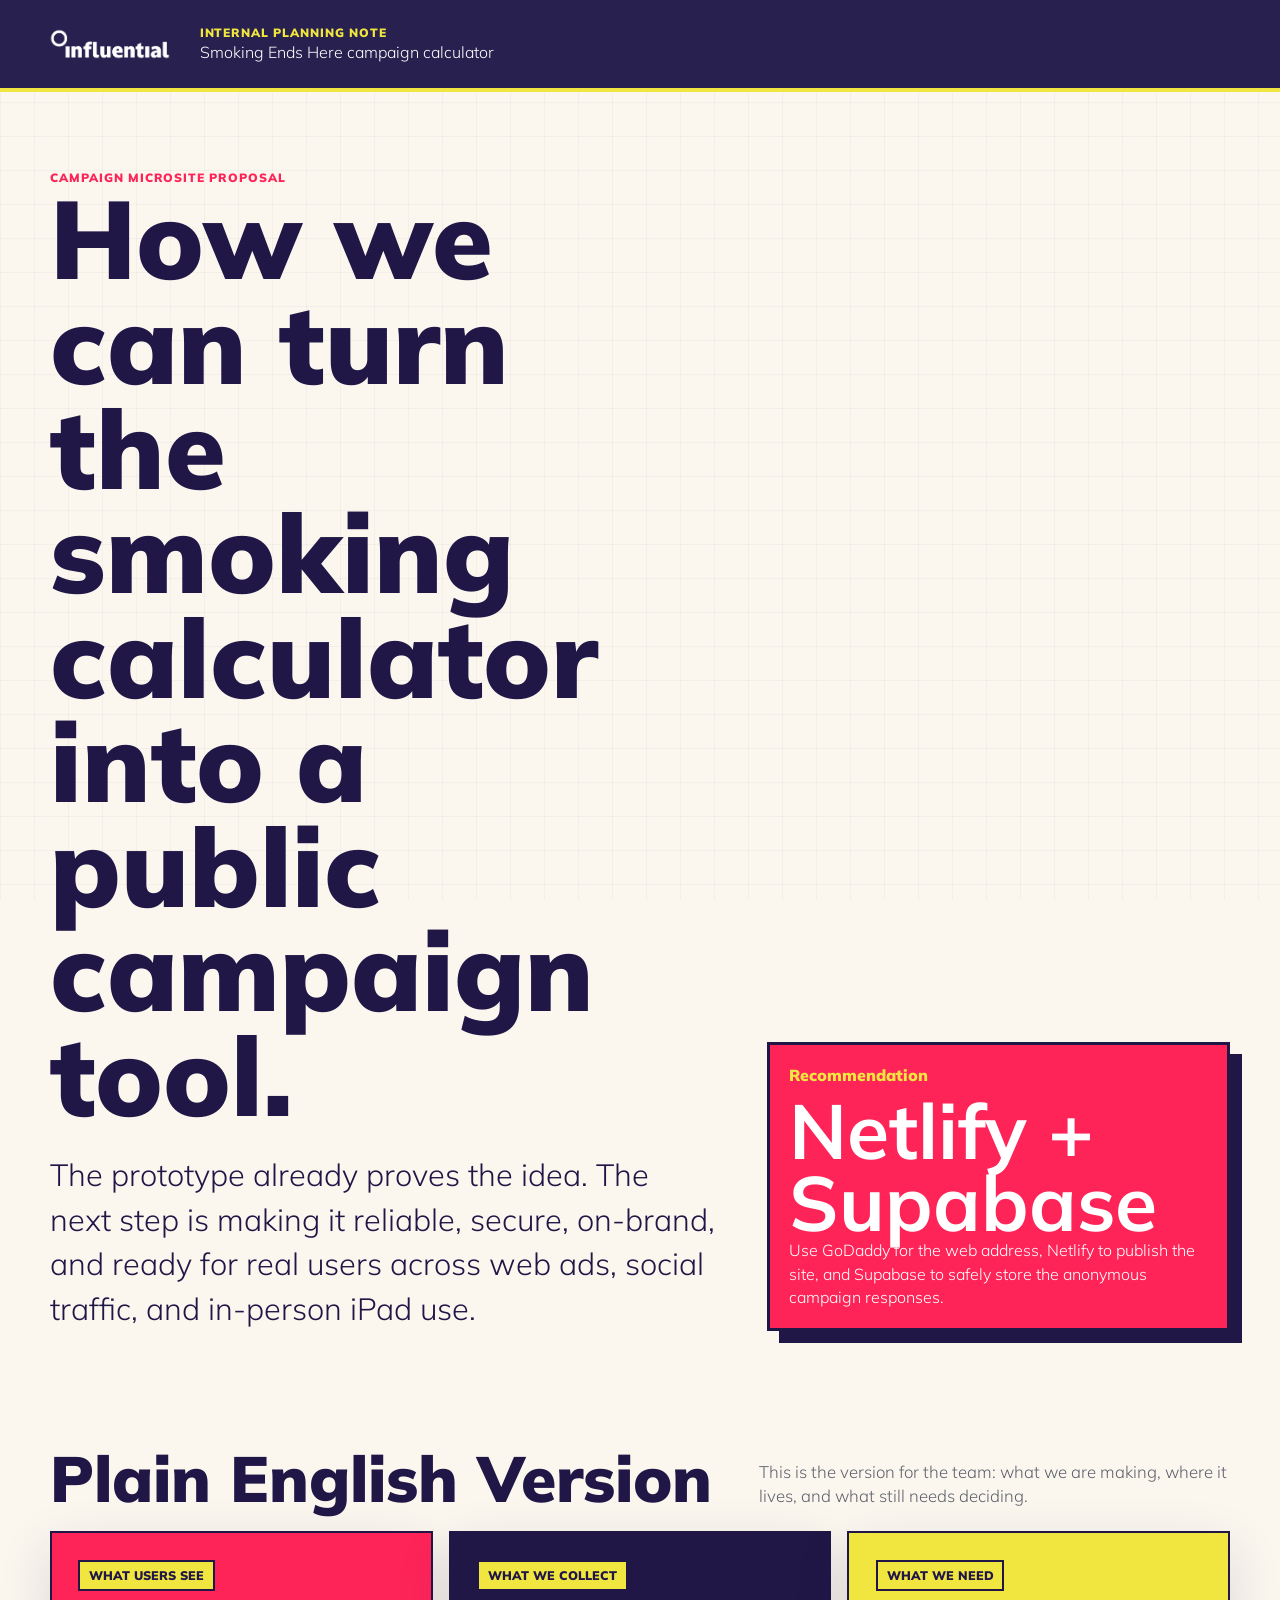
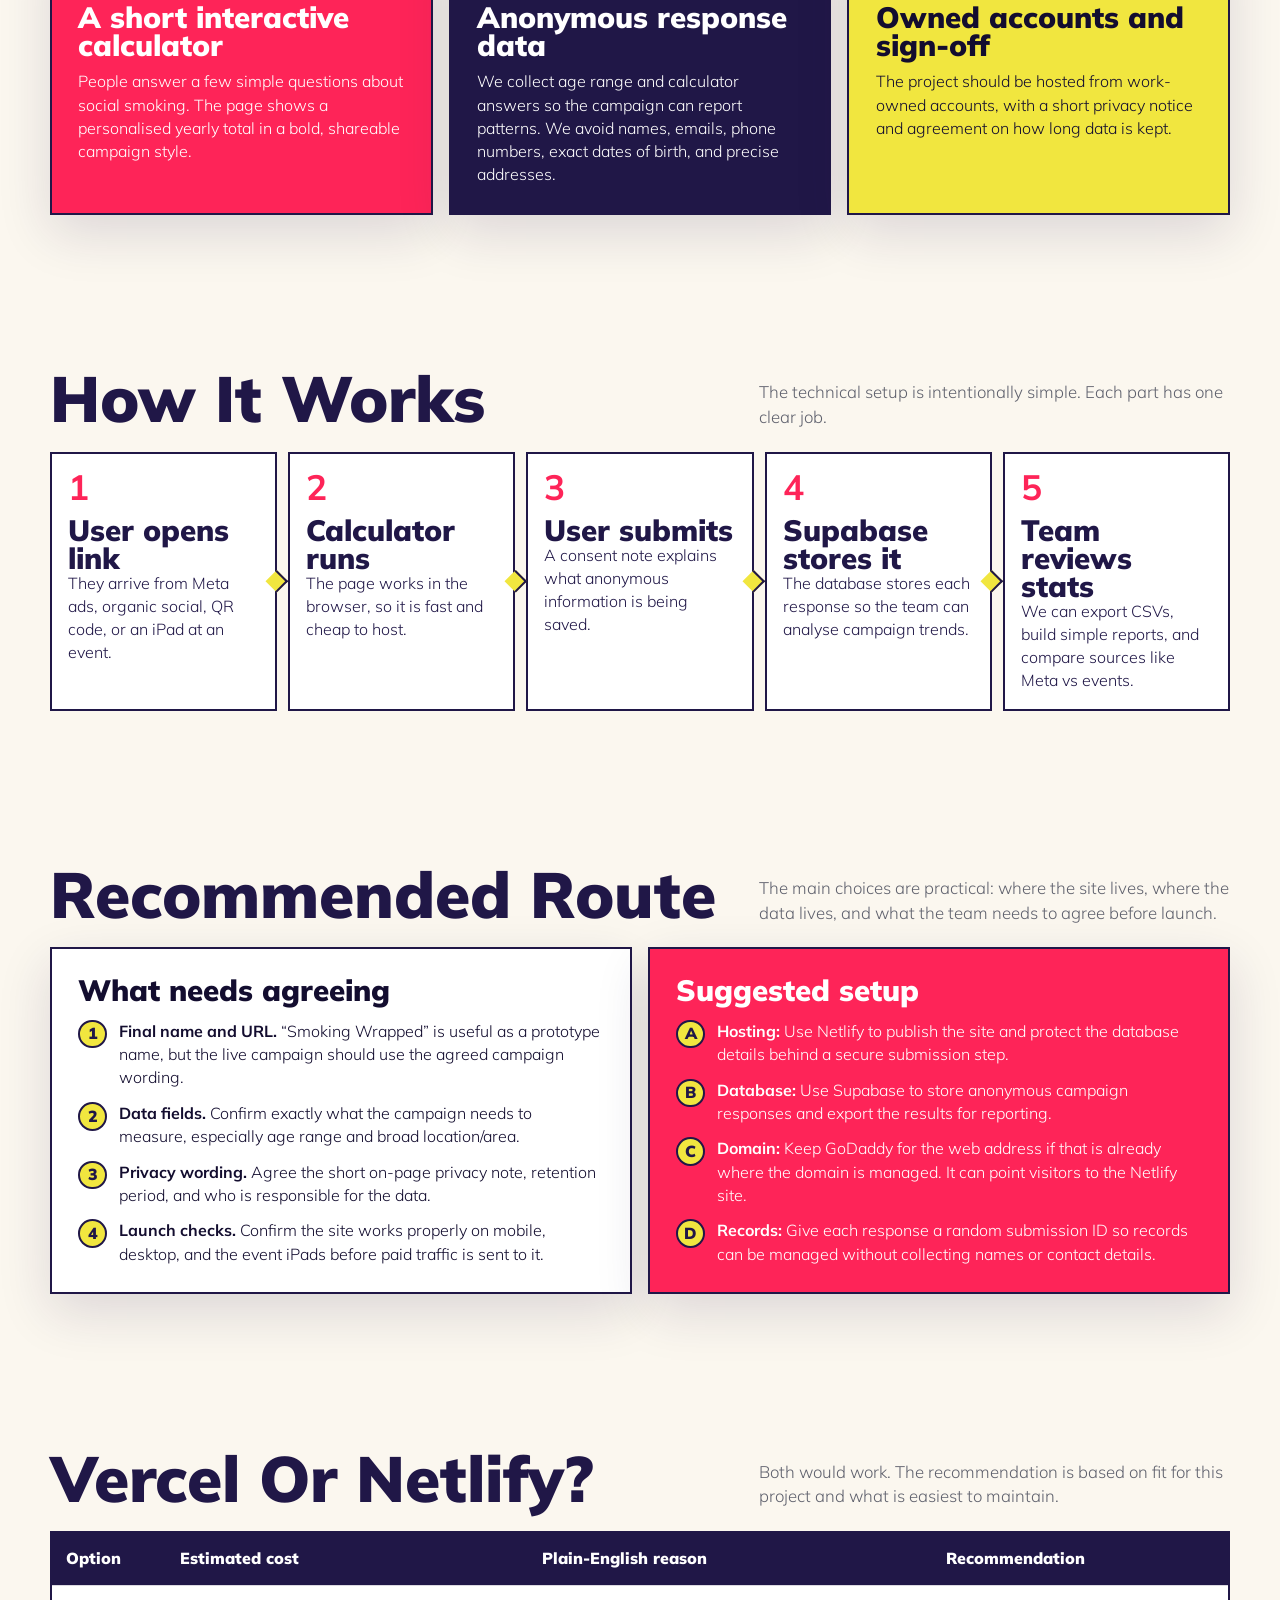
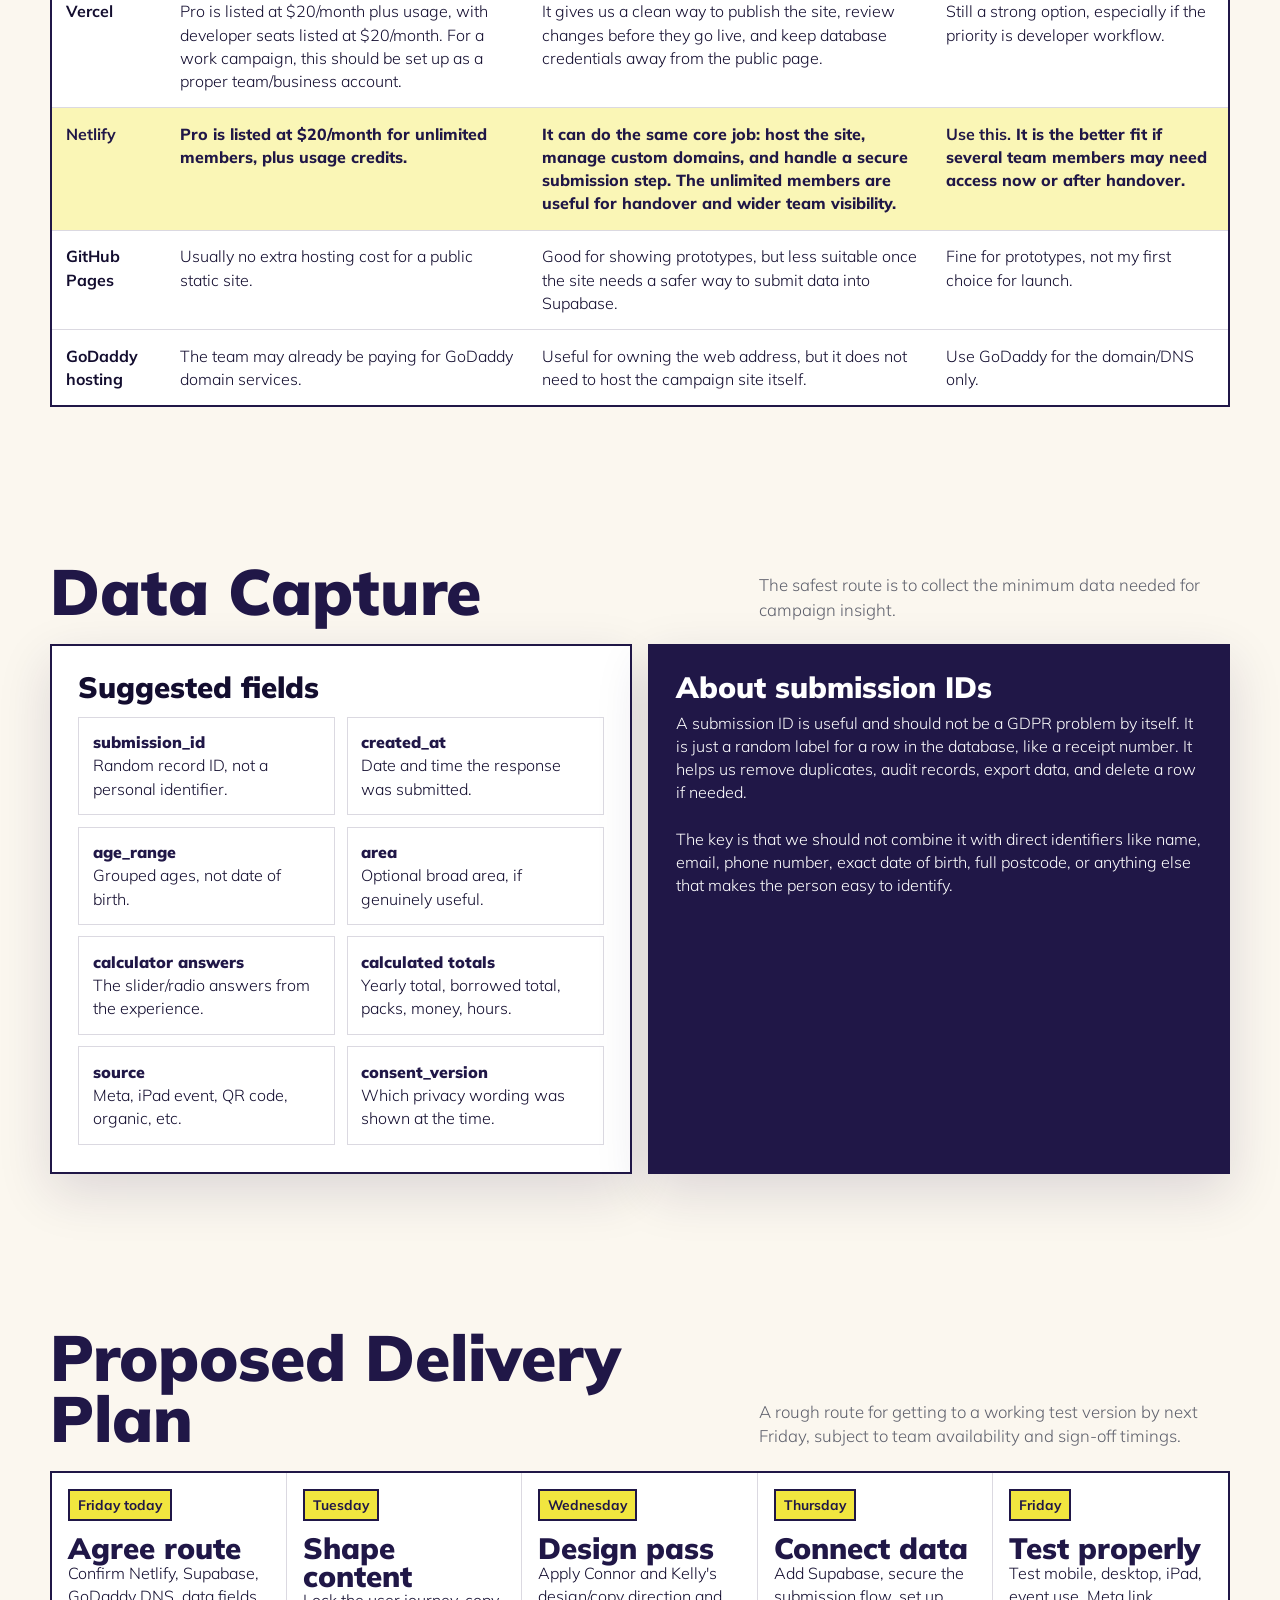
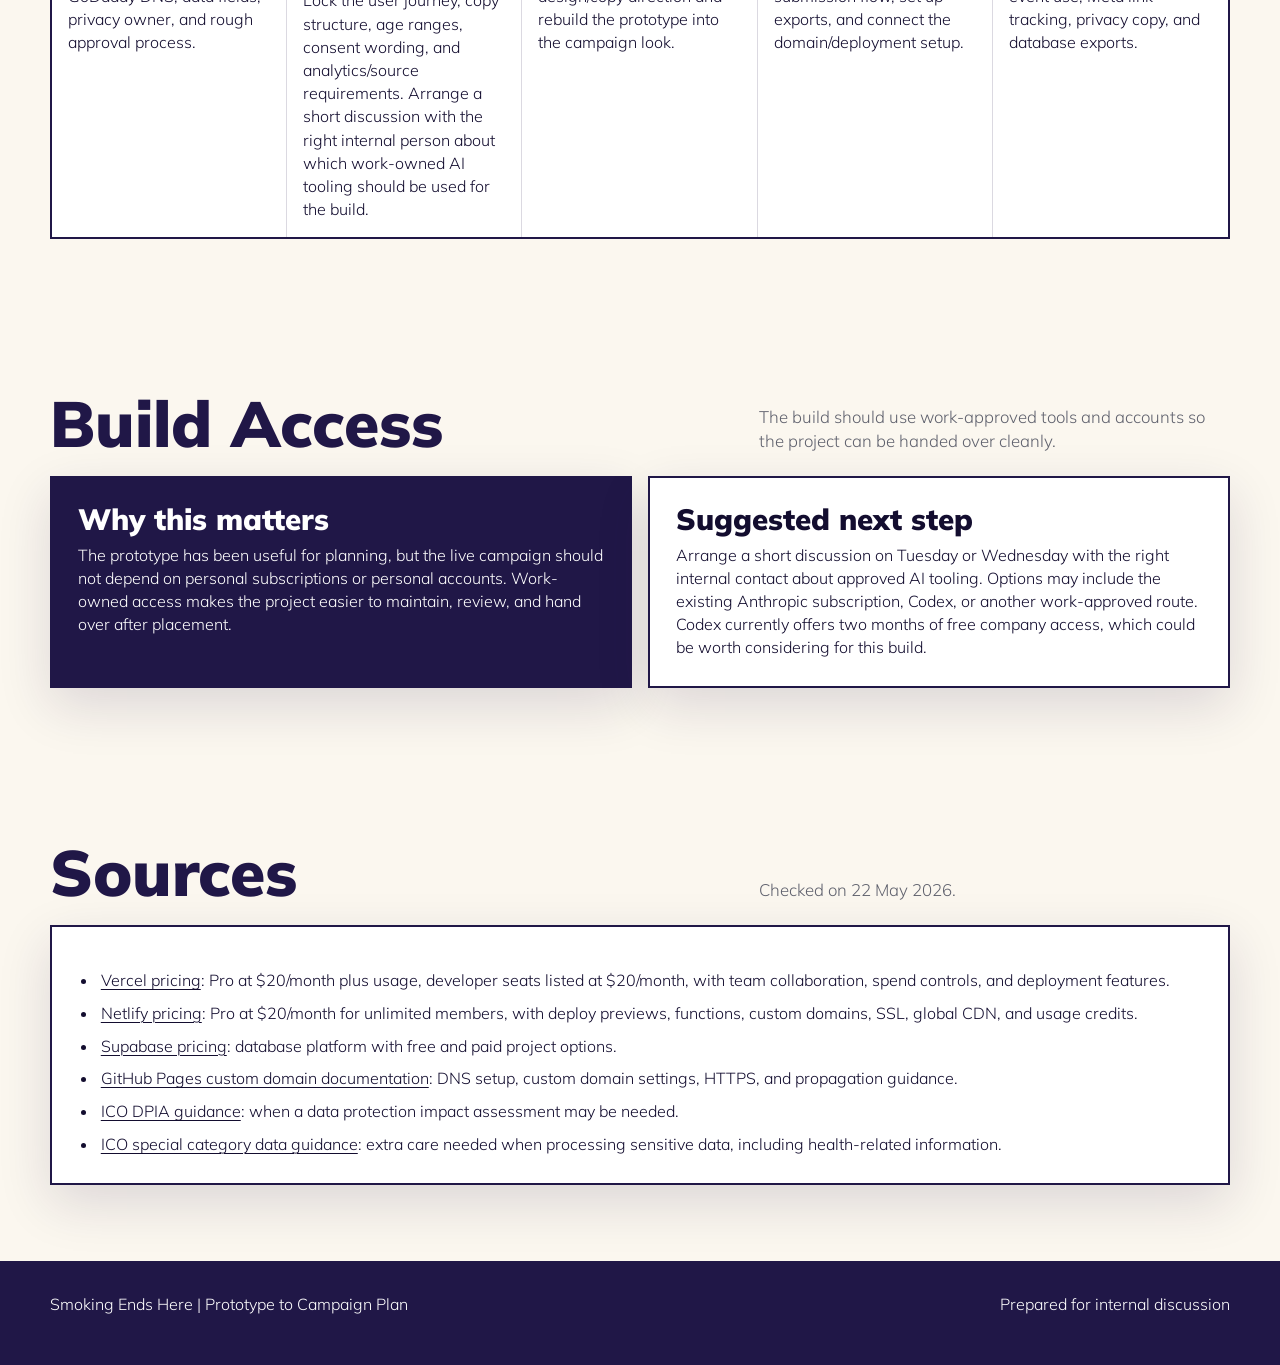
==== Smoking_Ends_Here_Production_Plan.html @ b3f3f19d "Add Smoking Ends Here production plan" ====
<!doctype html>
<html lang="en">
  <head>
    <meta charset="utf-8" />
    <meta name="viewport" content="width=device-width, initial-scale=1" />
    <title>Smoking Ends Here | Prototype to Campaign Plan</title>
    <link rel="preconnect" href="https://fonts.googleapis.com" />
    <link rel="preconnect" href="https://fonts.gstatic.com" crossorigin />
    <link href="https://fonts.googleapis.com/css2?family=Mulish:wght@300;400;600;700;800;900&display=swap" rel="stylesheet" />
    <style>
      @font-face {
        font-family: "Effra Trial";
        src: local("Effra Trial");
      }

      :root {
        --navy: #201747;
        --white: #ffffff;
        --off-white: #e5e5e5;
        --charcoal: #5f616d;
        --red: #fe2458;
        --yellow: #f1e63f;
        --orange: #ff7d3a;
        --green: #2af22f;
        --blue: #0b1ee4;
        --cream: #fbf7ef;
        --ink: #130d2f;
        --line: rgba(32, 23, 71, 0.16);
        --shadow: 0 18px 50px rgba(32, 23, 71, 0.14);
      }

      * {
        box-sizing: border-box;
      }

      html {
        scroll-behavior: smooth;
      }

      body {
        margin: 0;
        color: var(--ink);
        background: var(--cream);
        font-family: "Effra Trial", Mulish, "Segoe UI", system-ui, sans-serif;
        font-weight: 300;
        line-height: 1.45;
      }

      body::before {
        content: "";
        position: fixed;
        inset: 0;
        pointer-events: none;
        background-image:
          linear-gradient(rgba(32, 23, 71, 0.035) 1px, transparent 1px),
          linear-gradient(90deg, rgba(32, 23, 71, 0.035) 1px, transparent 1px);
        background-size: 34px 34px, 34px 34px;
        z-index: -1;
      }

      a {
        color: inherit;
        text-decoration-thickness: 0.08em;
        text-underline-offset: 0.16em;
      }

      .topbar {
        position: sticky;
        top: 0;
        z-index: 20;
        display: flex;
        align-items: center;
        justify-content: space-between;
        gap: 1rem;
        padding: 0.9rem clamp(1rem, 3vw, 2.2rem);
        color: var(--white);
        background: rgba(32, 23, 71, 0.96);
        border-bottom: 4px solid var(--yellow);
      }

      .logo {
        display: flex;
        align-items: center;
        gap: 0.9rem;
        min-width: 0;
      }

      .logo img {
        width: 150px;
        height: auto;
        display: block;
      }

      .eyebrow {
        margin: 0;
        color: var(--yellow);
        font-size: 0.75rem;
        font-weight: 900;
        letter-spacing: 0.08em;
        text-transform: uppercase;
      }

      .hero-eyebrow {
        color: var(--red);
      }

      .wrap {
        width: min(1180px, calc(100% - 2rem));
        margin: 0 auto;
      }

      .hero {
        display: grid;
        grid-template-columns: minmax(0, 1.18fr) minmax(300px, 0.82fr);
        gap: clamp(1.5rem, 4vw, 4rem);
        align-items: end;
        min-height: 74vh;
        padding: clamp(2.5rem, 6vw, 5.6rem) 0 2.5rem;
      }

      h1,
      h2,
      h3 {
        margin: 0;
        color: var(--navy);
        font-weight: 900;
        line-height: 0.95;
        letter-spacing: 0;
      }

      h1 {
        max-width: 870px;
        font-size: clamp(3.4rem, 8.6vw, 7.9rem);
      }

      h2 {
        font-size: clamp(2.2rem, 5vw, 4.6rem);
      }

      h3 {
        font-size: clamp(1.4rem, 2.3vw, 2.2rem);
      }

      p {
        margin: 0;
      }

      .lede {
        max-width: 720px;
        margin-top: 1.6rem;
        font-size: clamp(1.25rem, 2.4vw, 2rem);
        color: var(--navy);
      }

      .hero-card {
        padding: 1.2rem;
        color: var(--white);
        background: var(--red);
        border: 3px solid var(--navy);
        box-shadow: 12px 12px 0 var(--navy);
      }

      .hero-card strong {
        display: block;
        margin-top: 0.4rem;
        font-size: clamp(2.8rem, 6vw, 5rem);
        line-height: 0.95;
      }

      .hero-card span {
        color: var(--yellow);
        font-weight: 900;
      }

      section {
        padding: clamp(2.6rem, 6vw, 5.8rem) 0;
      }

      .section-head {
        display: grid;
        grid-template-columns: minmax(0, 0.8fr) minmax(280px, 0.55fr);
        gap: 1.5rem;
        align-items: end;
        margin-bottom: 1.4rem;
      }

      .section-note {
        color: var(--charcoal);
        font-size: 1.05rem;
      }

      .grid {
        display: grid;
        gap: 1rem;
      }

      .grid.two {
        grid-template-columns: repeat(2, minmax(0, 1fr));
      }

      .grid.three {
        grid-template-columns: repeat(3, minmax(0, 1fr));
      }

      .panel {
        padding: clamp(1.1rem, 2.5vw, 1.65rem);
        background: var(--white);
        border: 2px solid var(--navy);
        box-shadow: var(--shadow);
      }

      .panel.red {
        color: var(--white);
        background: var(--red);
      }

      .panel.navy {
        color: var(--white);
        background: var(--navy);
      }

      .panel.yellow {
        background: var(--yellow);
      }

      .panel h3,
      .panel.red h3,
      .panel.navy h3 {
        margin-bottom: 0.7rem;
        color: inherit;
      }

      .tag {
        display: inline-flex;
        width: fit-content;
        margin-bottom: 0.8rem;
        padding: 0.28rem 0.55rem;
        color: var(--navy);
        background: var(--yellow);
        border: 2px solid var(--navy);
        font-size: 0.78rem;
        font-weight: 900;
        text-transform: uppercase;
      }

      .decision-list {
        display: grid;
        gap: 0.78rem;
        margin: 1rem 0 0;
        padding: 0;
        list-style: none;
      }

      .decision-list li {
        display: grid;
        grid-template-columns: 1.8rem 1fr;
        gap: 0.72rem;
        align-items: start;
      }

      .tick {
        display: grid;
        place-items: center;
        width: 1.8rem;
        height: 1.8rem;
        color: var(--navy);
        background: var(--yellow);
        border: 2px solid var(--navy);
        border-radius: 50%;
        font-weight: 900;
      }

      .flow {
        display: grid;
        grid-template-columns: repeat(5, minmax(0, 1fr));
        gap: 0.7rem;
        margin-top: 1.2rem;
      }

      .flow-step {
        position: relative;
        min-height: 180px;
        padding: 1rem;
        color: var(--navy);
        background: var(--white);
        border: 2px solid var(--navy);
      }

      .flow-step::after {
        content: "";
        position: absolute;
        top: 50%;
        right: -0.62rem;
        width: 0.85rem;
        height: 0.85rem;
        background: var(--yellow);
        border-top: 2px solid var(--navy);
        border-right: 2px solid var(--navy);
        transform: translateY(-50%) rotate(45deg);
        z-index: 2;
      }

      .flow-step:last-child::after {
        display: none;
      }

      .flow-step b {
        display: block;
        margin-bottom: 0.7rem;
        color: var(--red);
        font-size: 2.2rem;
        line-height: 1;
      }

      .compare {
        width: 100%;
        border-collapse: collapse;
        overflow: hidden;
        background: var(--white);
        border: 2px solid var(--navy);
      }

      .compare th,
      .compare td {
        padding: 0.9rem;
        border-bottom: 1px solid var(--line);
        text-align: left;
        vertical-align: top;
      }

      .compare th {
        color: var(--white);
        background: var(--navy);
        font-weight: 900;
      }

      .compare tr:last-child td {
        border-bottom: 0;
      }

      .recommended {
        color: var(--navy);
        background: rgba(241, 230, 63, 0.38);
        font-weight: 800;
      }

      .data-table {
        display: grid;
        grid-template-columns: repeat(2, minmax(0, 1fr));
        gap: 0.7rem;
        margin-top: 1rem;
      }

      .data-item {
        padding: 0.85rem;
        background: rgba(255, 255, 255, 0.72);
        border: 1px solid var(--line);
      }

      .data-item strong {
        display: block;
        color: var(--navy);
        font-weight: 900;
      }

      .timeline {
        display: grid;
        grid-template-columns: repeat(5, minmax(0, 1fr));
        border: 2px solid var(--navy);
        background: var(--white);
      }

      .day {
        min-height: 190px;
        padding: 1rem;
        border-right: 1px solid var(--line);
      }

      .day:last-child {
        border-right: 0;
      }

      .day b {
        display: inline-flex;
        margin-bottom: 0.8rem;
        padding: 0.24rem 0.5rem;
        color: var(--navy);
        background: var(--yellow);
        border: 2px solid var(--navy);
        font-size: 0.86rem;
      }

      .source-list {
        display: grid;
        gap: 0.6rem;
        margin: 1rem 0 0;
        padding-left: 1.2rem;
      }

      .source-list li {
        padding-left: 0.2rem;
      }

      .footer {
        padding: 2rem 0 3rem;
        color: var(--white);
        background: var(--navy);
      }

      .footer .wrap {
        display: flex;
        justify-content: space-between;
        gap: 1rem;
      }

      @media (max-width: 920px) {
        .hero,
        .section-head,
        .grid.two,
        .grid.three {
          grid-template-columns: 1fr;
        }

        .flow,
        .timeline {
          grid-template-columns: 1fr;
        }

        .flow-step {
          min-height: auto;
        }

        .flow-step::after {
          top: auto;
          right: 1rem;
          bottom: -0.62rem;
          transform: rotate(135deg);
        }

        .day {
          min-height: auto;
          border-right: 0;
          border-bottom: 1px solid var(--line);
        }

        .data-table {
          grid-template-columns: 1fr;
        }

        .topbar {
          position: static;
          align-items: flex-start;
          flex-direction: column;
        }

        .compare {
          display: block;
          max-width: 100%;
          overflow-x: auto;
        }

        .compare th,
        .compare td {
          min-width: 9rem;
        }
      }

      @media print {
        @page {
          size: A4;
          margin: 12mm;
        }

        * {
          -webkit-print-color-adjust: exact;
          print-color-adjust: exact;
        }

        body {
          background: var(--cream);
        }

        .topbar {
          position: static;
        }

        .wrap {
          width: 100%;
        }

        section,
        .hero {
          min-height: auto;
          padding: 1.1cm 0;
          break-inside: avoid;
        }

        .panel,
        .hero-card,
        .compare,
        .timeline {
          box-shadow: none;
        }

        a {
          text-decoration: none;
        }
      }
    </style>
  </head>
  <body>
    <header class="topbar">
      <div class="logo">
        <img src="./proposal-assets/influential-white-logo.png" alt="Influential" />
        <div>
          <p class="eyebrow">Internal planning note</p>
          <p>Smoking Ends Here campaign calculator</p>
        </div>
      </div>
    </header>

    <main>
      <section class="hero wrap">
        <div>
          <p class="eyebrow hero-eyebrow">Campaign microsite proposal</p>
          <h1>How we can turn the smoking calculator into a public campaign tool.</h1>
          <p class="lede">
            The prototype already proves the idea. The next step is making it reliable, secure, on-brand, and ready for real users across web ads, social traffic, and in-person iPad use.
          </p>
        </div>
        <aside class="hero-card">
          <span>Recommendation</span>
          <strong>Netlify + Supabase</strong>
          <p>Use GoDaddy for the web address, Netlify to publish the site, and Supabase to safely store the anonymous campaign responses.</p>
        </aside>
      </section>

      <section class="wrap">
        <div class="section-head">
          <h2>Plain English Version</h2>
          <p class="section-note">This is the version for the team: what we are making, where it lives, and what still needs deciding.</p>
        </div>
        <div class="grid three">
          <article class="panel red">
            <span class="tag">What users see</span>
            <h3>A short interactive calculator</h3>
            <p>People answer a few simple questions about social smoking. The page shows a personalised yearly total in a bold, shareable campaign style.</p>
          </article>
          <article class="panel navy">
            <span class="tag">What we collect</span>
            <h3>Anonymous response data</h3>
            <p>We collect age range and calculator answers so the campaign can report patterns. We avoid names, emails, phone numbers, exact dates of birth, and precise addresses.</p>
          </article>
          <article class="panel yellow">
            <span class="tag">What we need</span>
            <h3>Owned accounts and sign-off</h3>
            <p>The project should be hosted from work-owned accounts, with a short privacy notice and agreement on how long data is kept.</p>
          </article>
        </div>
      </section>

      <section class="wrap">
        <div class="section-head">
          <h2>How It Works</h2>
          <p class="section-note">The technical setup is intentionally simple. Each part has one clear job.</p>
        </div>
        <div class="flow" aria-label="Project flow diagram">
          <div class="flow-step">
            <b>1</b>
            <h3>User opens link</h3>
            <p>They arrive from Meta ads, organic social, QR code, or an iPad at an event.</p>
          </div>
          <div class="flow-step">
            <b>2</b>
            <h3>Calculator runs</h3>
            <p>The page works in the browser, so it is fast and cheap to host.</p>
          </div>
          <div class="flow-step">
            <b>3</b>
            <h3>User submits</h3>
            <p>A consent note explains what anonymous information is being saved.</p>
          </div>
          <div class="flow-step">
            <b>4</b>
            <h3>Supabase stores it</h3>
            <p>The database stores each response so the team can analyse campaign trends.</p>
          </div>
          <div class="flow-step">
            <b>5</b>
            <h3>Team reviews stats</h3>
            <p>We can export CSVs, build simple reports, and compare sources like Meta vs events.</p>
          </div>
        </div>
      </section>

      <section class="wrap">
        <div class="section-head">
          <h2>Recommended Route</h2>
          <p class="section-note">The main choices are practical: where the site lives, where the data lives, and what the team needs to agree before launch.</p>
        </div>
        <div class="grid two">
          <article class="panel">
            <h3>What needs agreeing</h3>
            <ul class="decision-list">
              <li><span class="tick">1</span><p><strong>Final name and URL.</strong> “Smoking Wrapped” is useful as a prototype name, but the live campaign should use the agreed campaign wording.</p></li>
              <li><span class="tick">2</span><p><strong>Data fields.</strong> Confirm exactly what the campaign needs to measure, especially age range and broad location/area.</p></li>
              <li><span class="tick">3</span><p><strong>Privacy wording.</strong> Agree the short on-page privacy note, retention period, and who is responsible for the data.</p></li>
              <li><span class="tick">4</span><p><strong>Launch checks.</strong> Confirm the site works properly on mobile, desktop, and the event iPads before paid traffic is sent to it.</p></li>
            </ul>
          </article>
          <article class="panel red">
            <h3>Suggested setup</h3>
            <ul class="decision-list">
              <li><span class="tick">A</span><p><strong>Hosting:</strong> Use Netlify to publish the site and protect the database details behind a secure submission step.</p></li>
              <li><span class="tick">B</span><p><strong>Database:</strong> Use Supabase to store anonymous campaign responses and export the results for reporting.</p></li>
              <li><span class="tick">C</span><p><strong>Domain:</strong> Keep GoDaddy for the web address if that is already where the domain is managed. It can point visitors to the Netlify site.</p></li>
              <li><span class="tick">D</span><p><strong>Records:</strong> Give each response a random submission ID so records can be managed without collecting names or contact details.</p></li>
            </ul>
          </article>
        </div>
      </section>

      <section class="wrap">
        <div class="section-head">
          <h2>Vercel Or Netlify?</h2>
          <p class="section-note">Both would work. The recommendation is based on fit for this project and what is easiest to maintain.</p>
        </div>
        <table class="compare">
          <thead>
            <tr>
              <th>Option</th>
              <th>Estimated cost</th>
              <th>Plain-English reason</th>
              <th>Recommendation</th>
            </tr>
          </thead>
          <tbody>
            <tr>
              <td><strong>Vercel</strong></td>
              <td>Pro is listed at $20/month plus usage, with developer seats listed at $20/month. For a work campaign, this should be set up as a proper team/business account.</td>
              <td>It gives us a clean way to publish the site, review changes before they go live, and keep database credentials away from the public page.</td>
              <td>Still a strong option, especially if the priority is developer workflow.</td>
            </tr>
            <tr class="recommended">
              <td><strong>Netlify</strong></td>
              <td>Pro is listed at $20/month for unlimited members, plus usage credits.</td>
              <td>It can do the same core job: host the site, manage custom domains, and handle a secure submission step. The unlimited members are useful for handover and wider team visibility.</td>
              <td><strong>Use this.</strong> It is the better fit if several team members may need access now or after handover.</td>
            </tr>
            <tr>
              <td><strong>GitHub Pages</strong></td>
              <td>Usually no extra hosting cost for a public static site.</td>
              <td>Good for showing prototypes, but less suitable once the site needs a safer way to submit data into Supabase.</td>
              <td>Fine for prototypes, not my first choice for launch.</td>
            </tr>
            <tr>
              <td><strong>GoDaddy hosting</strong></td>
              <td>The team may already be paying for GoDaddy domain services.</td>
              <td>Useful for owning the web address, but it does not need to host the campaign site itself.</td>
              <td>Use GoDaddy for the domain/DNS only.</td>
            </tr>
          </tbody>
        </table>
      </section>

      <section class="wrap">
        <div class="section-head">
          <h2>Data Capture</h2>
          <p class="section-note">The safest route is to collect the minimum data needed for campaign insight.</p>
        </div>
        <div class="grid two">
          <article class="panel">
            <h3>Suggested fields</h3>
            <div class="data-table">
              <div class="data-item"><strong>submission_id</strong>Random record ID, not a personal identifier.</div>
              <div class="data-item"><strong>created_at</strong>Date and time the response was submitted.</div>
              <div class="data-item"><strong>age_range</strong>Grouped ages, not date of birth.</div>
              <div class="data-item"><strong>area</strong>Optional broad area, if genuinely useful.</div>
              <div class="data-item"><strong>calculator answers</strong>The slider/radio answers from the experience.</div>
              <div class="data-item"><strong>calculated totals</strong>Yearly total, borrowed total, packs, money, hours.</div>
              <div class="data-item"><strong>source</strong>Meta, iPad event, QR code, organic, etc.</div>
              <div class="data-item"><strong>consent_version</strong>Which privacy wording was shown at the time.</div>
            </div>
          </article>
          <article class="panel navy">
            <h3>About submission IDs</h3>
            <p>A submission ID is useful and should not be a GDPR problem by itself. It is just a random label for a row in the database, like a receipt number. It helps us remove duplicates, audit records, export data, and delete a row if needed.</p>
            <br />
            <p>The key is that we should not combine it with direct identifiers like name, email, phone number, exact date of birth, full postcode, or anything else that makes the person easy to identify.</p>
          </article>
        </div>
      </section>

      <section class="wrap">
        <div class="section-head">
          <h2>Proposed Delivery Plan</h2>
          <p class="section-note">A rough route for getting to a working test version by next Friday, subject to team availability and sign-off timings.</p>
        </div>
        <div class="timeline">
          <div class="day">
            <b>Friday today</b>
            <h3>Agree route</h3>
            <p>Confirm Netlify, Supabase, GoDaddy DNS, data fields, privacy owner, and rough approval process.</p>
          </div>
          <div class="day">
            <b>Tuesday</b>
            <h3>Shape content</h3>
            <p>Lock the user journey, copy structure, age ranges, consent wording, and analytics/source requirements. Arrange a short discussion with the right internal person about which work-owned AI tooling should be used for the build.</p>
          </div>
          <div class="day">
            <b>Wednesday</b>
            <h3>Design pass</h3>
            <p>Apply Connor and Kelly's design/copy direction and rebuild the prototype into the campaign look.</p>
          </div>
          <div class="day">
            <b>Thursday</b>
            <h3>Connect data</h3>
            <p>Add Supabase, secure the submission flow, set up exports, and connect the domain/deployment setup.</p>
          </div>
          <div class="day">
            <b>Friday</b>
            <h3>Test properly</h3>
            <p>Test mobile, desktop, iPad, event use, Meta link tracking, privacy copy, and database exports.</p>
          </div>
        </div>
      </section>

      <section class="wrap">
        <div class="section-head">
          <h2>Build Access</h2>
          <p class="section-note">The build should use work-approved tools and accounts so the project can be handed over cleanly.</p>
        </div>
        <div class="grid two">
          <article class="panel navy">
            <h3>Why this matters</h3>
            <p>The prototype has been useful for planning, but the live campaign should not depend on personal subscriptions or personal accounts. Work-owned access makes the project easier to maintain, review, and hand over after placement.</p>
          </article>
          <article class="panel">
            <h3>Suggested next step</h3>
            <p>Arrange a short discussion on Tuesday or Wednesday with the right internal contact about approved AI tooling. Options may include the existing Anthropic subscription, Codex, or another work-approved route. Codex currently offers two months of free company access, which could be worth considering for this build.</p>
          </article>
        </div>
      </section>

      <section class="wrap">
        <div class="section-head">
          <h2>Sources</h2>
          <p class="section-note">Checked on 22 May 2026.</p>
        </div>
        <article class="panel">
          <ul class="source-list">
            <li><a href="https://vercel.com/pricing">Vercel pricing</a>: Pro at $20/month plus usage, developer seats listed at $20/month, with team collaboration, spend controls, and deployment features.</li>
            <li><a href="https://www.netlify.com/pricing/">Netlify pricing</a>: Pro at $20/month for unlimited members, with deploy previews, functions, custom domains, SSL, global CDN, and usage credits.</li>
            <li><a href="https://supabase.com/pricing">Supabase pricing</a>: database platform with free and paid project options.</li>
            <li><a href="https://docs.github.com/en/pages/configuring-a-custom-domain-for-your-github-pages-site/managing-a-custom-domain-for-your-github-pages-site">GitHub Pages custom domain documentation</a>: DNS setup, custom domain settings, HTTPS, and propagation guidance.</li>
            <li><a href="https://ico.org.uk/for-organisations/uk-gdpr-guidance-and-resources/accountability-and-governance/data-protection-impact-assessments-dpias/when-do-we-need-to-do-a-dpia/">ICO DPIA guidance</a>: when a data protection impact assessment may be needed.</li>
            <li><a href="https://ico.org.uk/for-organisations/uk-gdpr-guidance-and-resources/lawful-basis/special-category-data/what-are-the-conditions-for-processing/">ICO special category data guidance</a>: extra care needed when processing sensitive data, including health-related information.</li>
          </ul>
        </article>
      </section>
    </main>

    <footer class="footer">
      <div class="wrap">
        <p>Smoking Ends Here | Prototype to Campaign Plan</p>
        <p>Prepared for internal discussion</p>
      </div>
    </footer>
  </body>
</html>
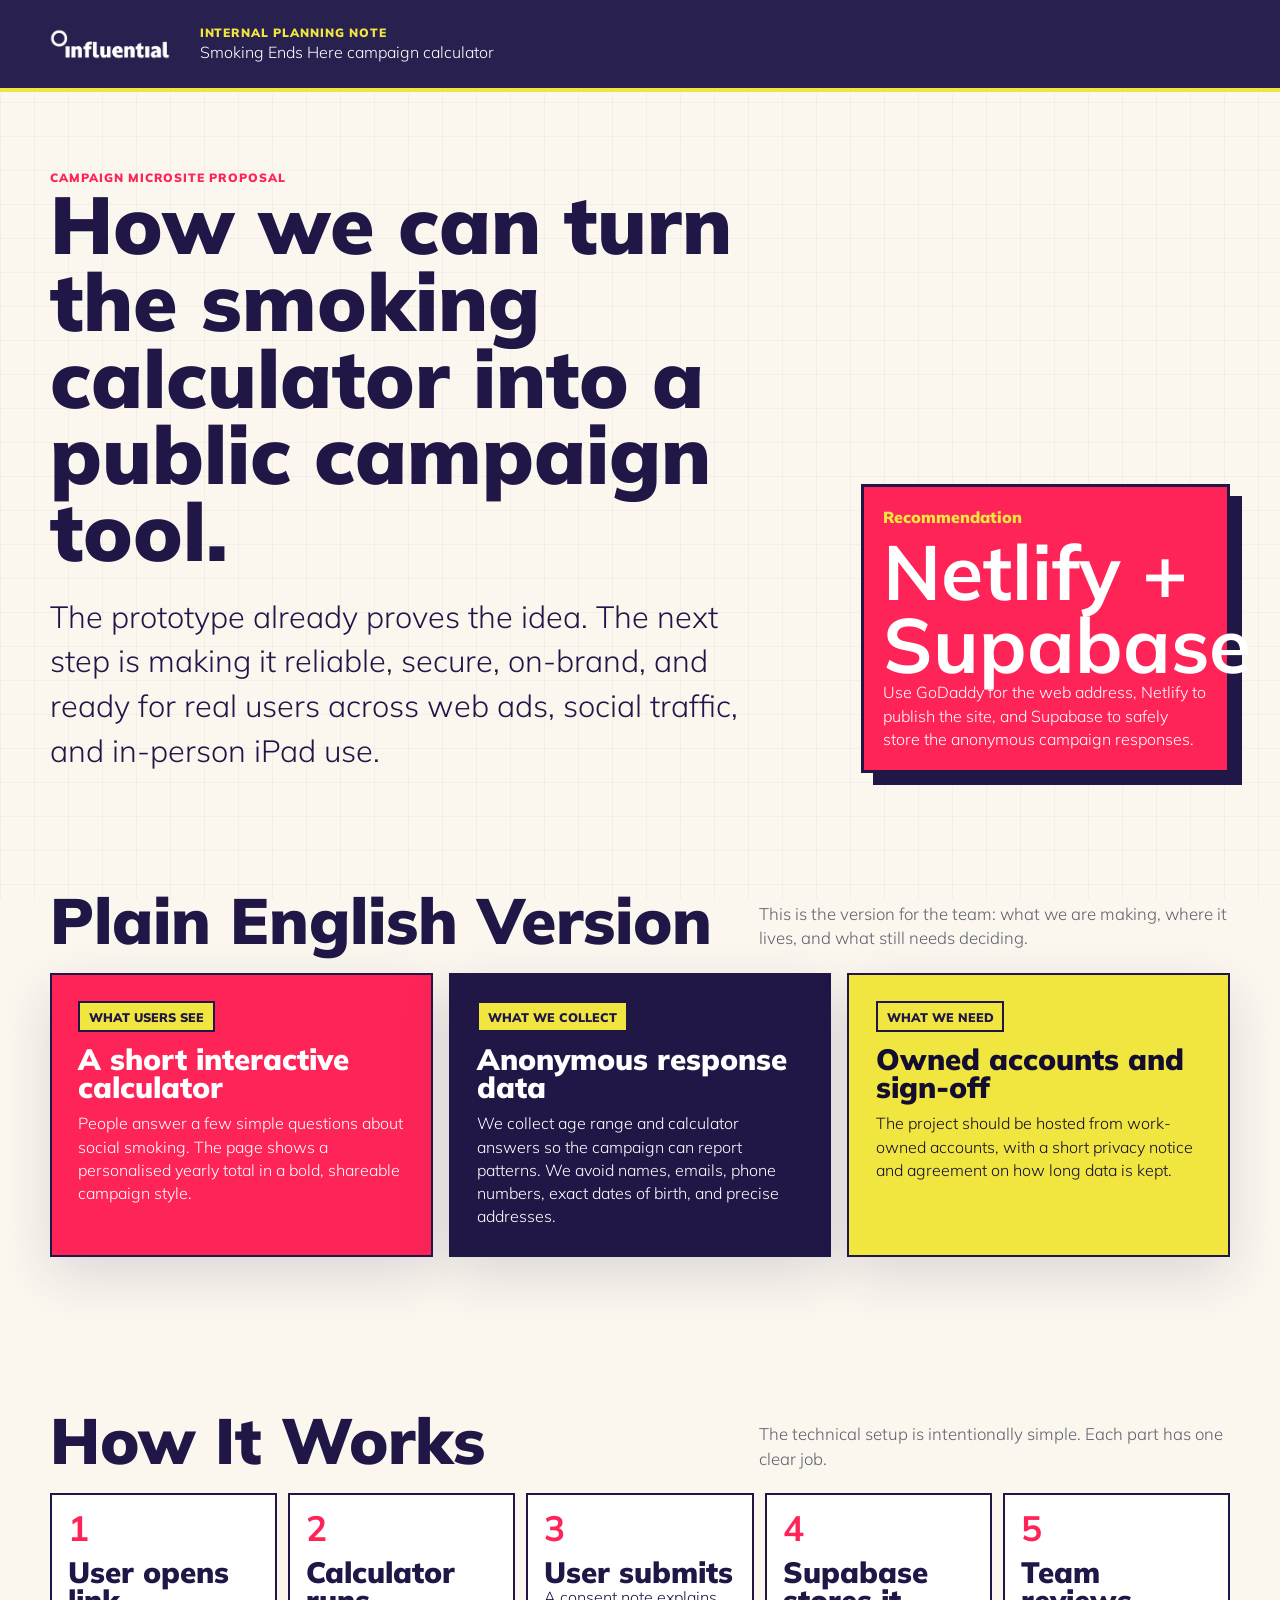
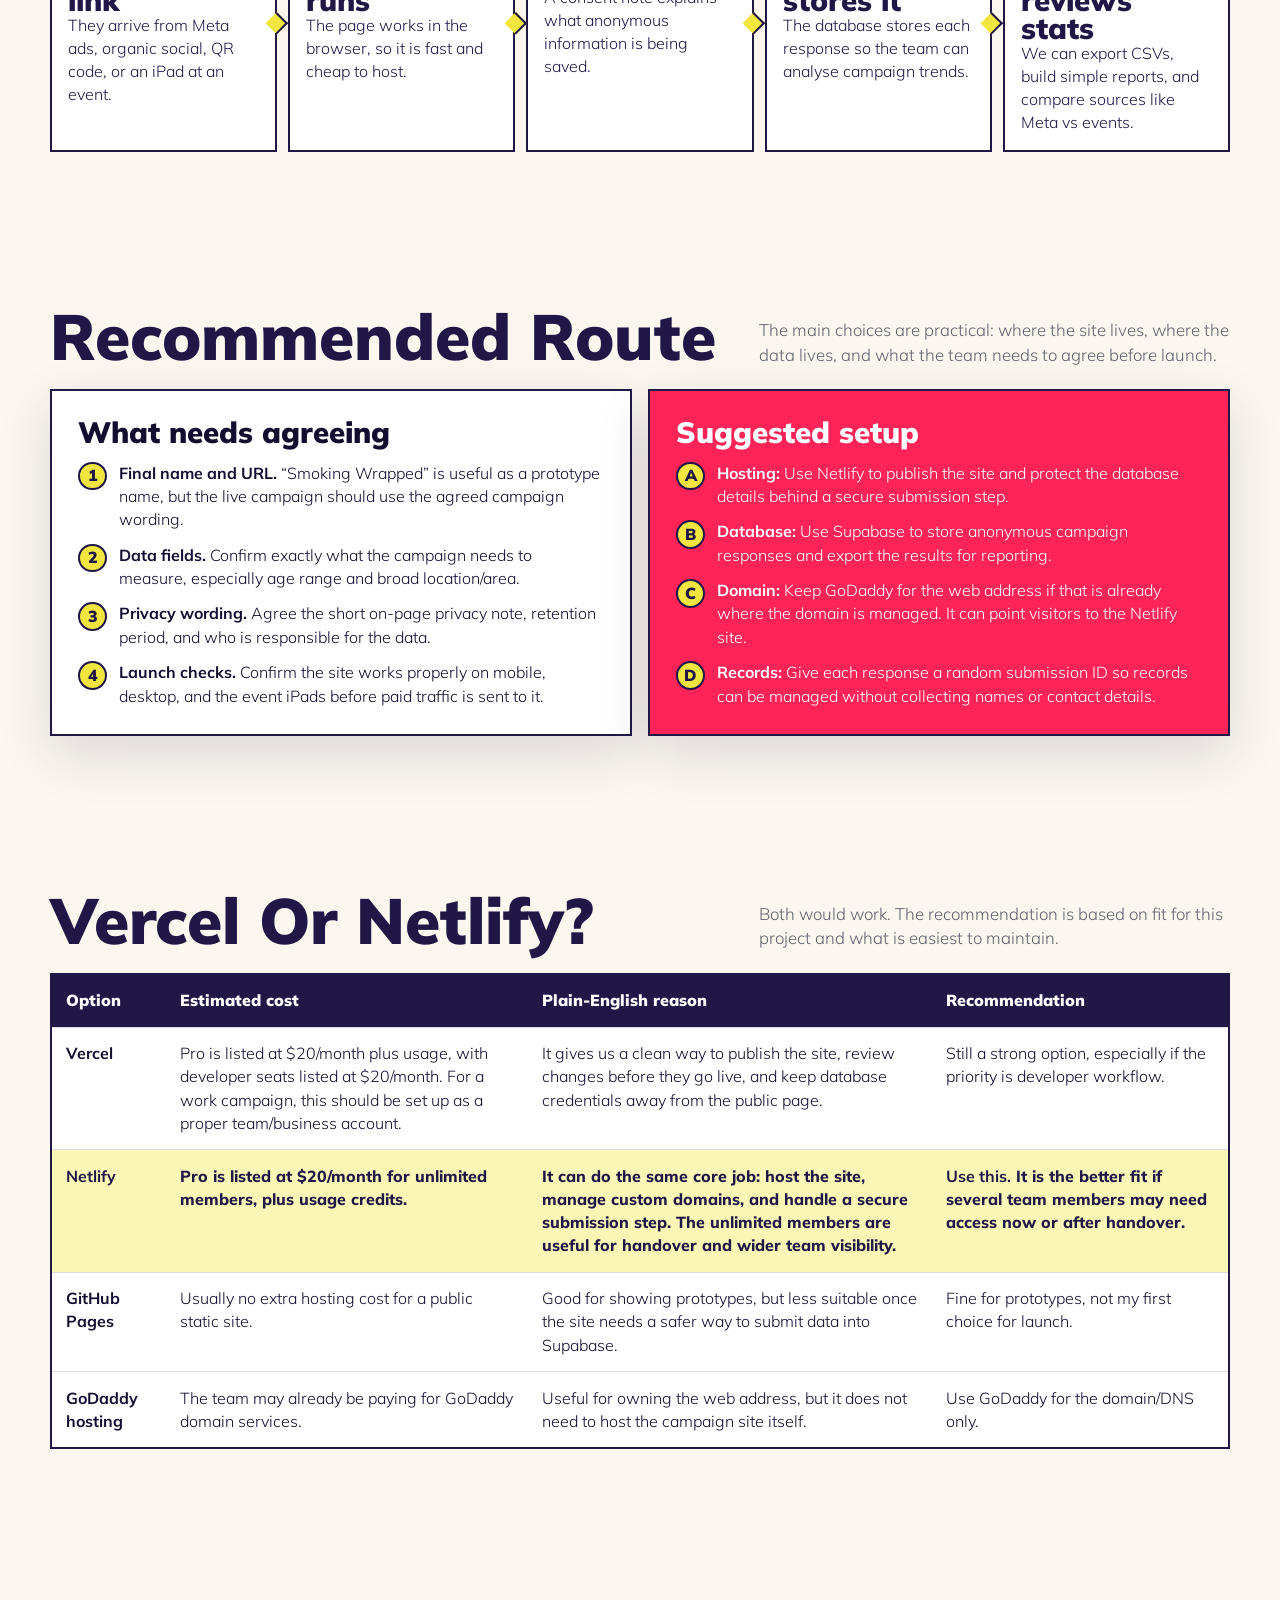
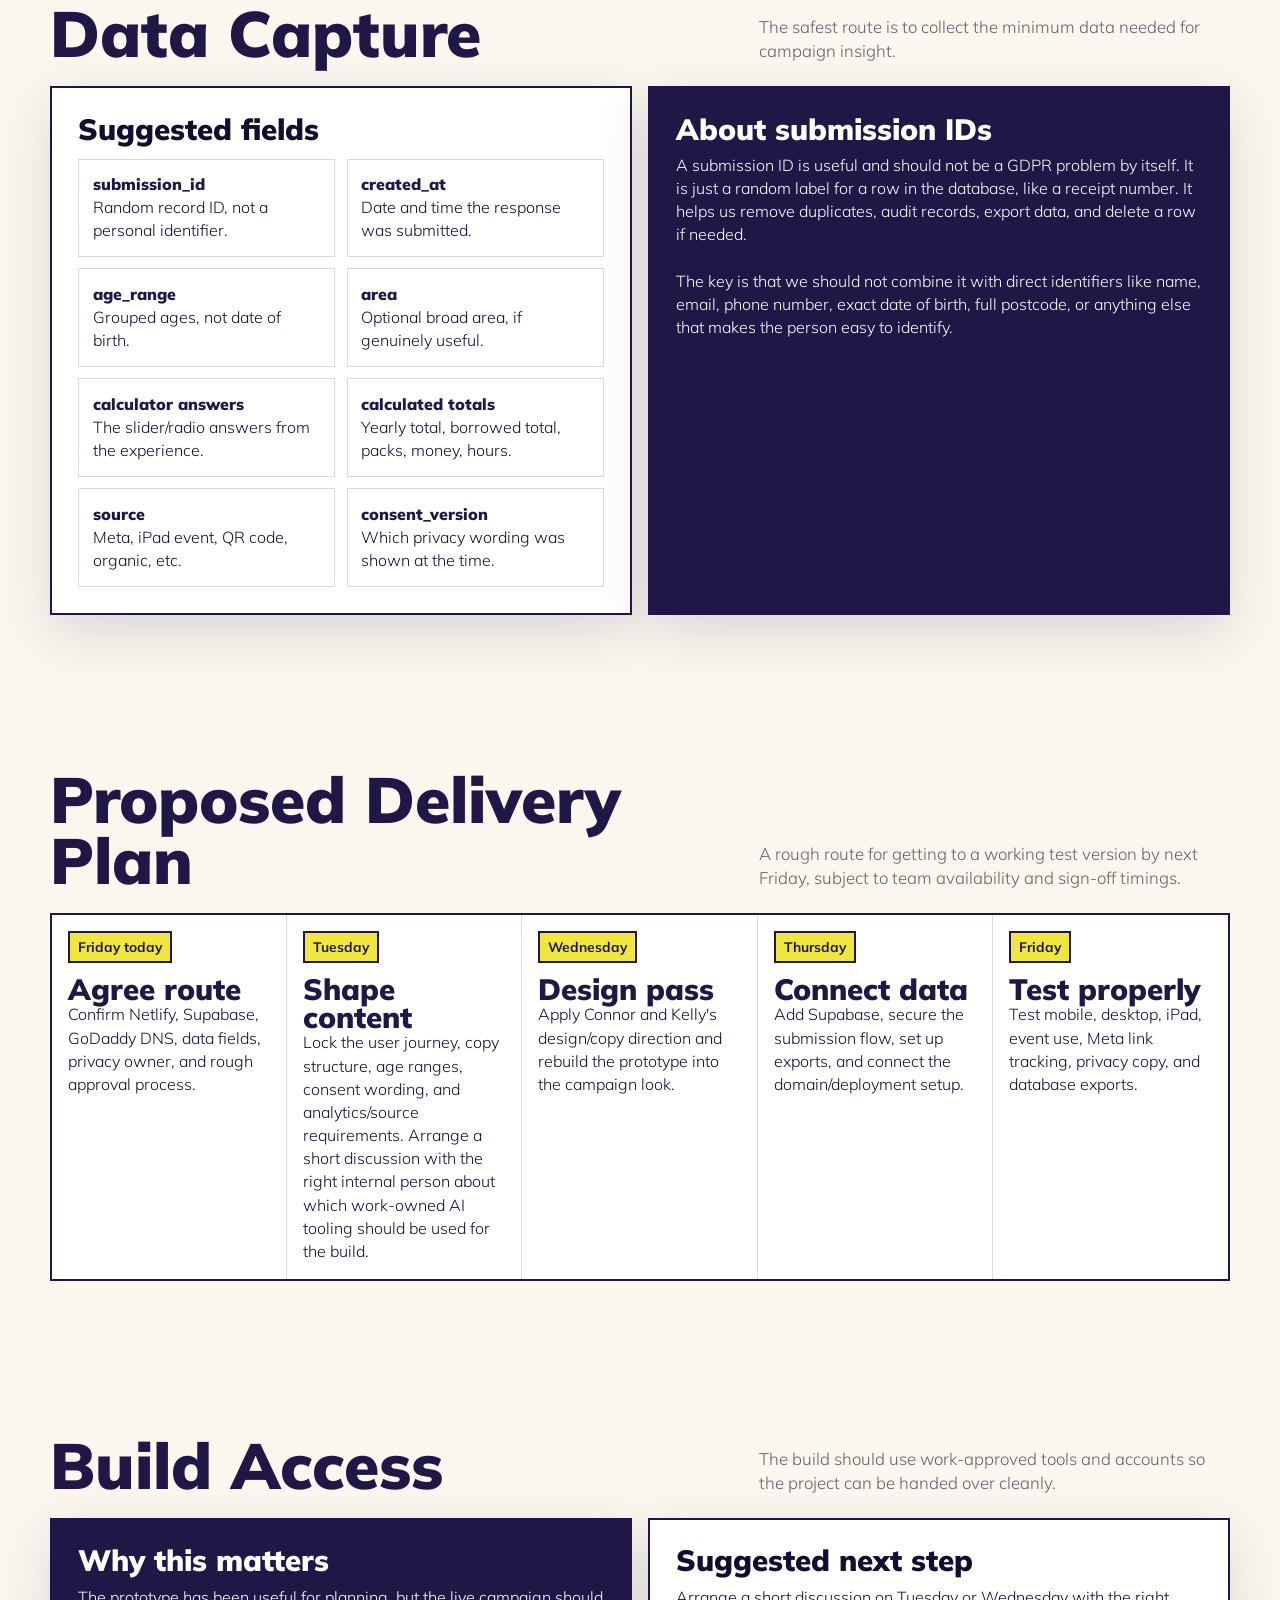
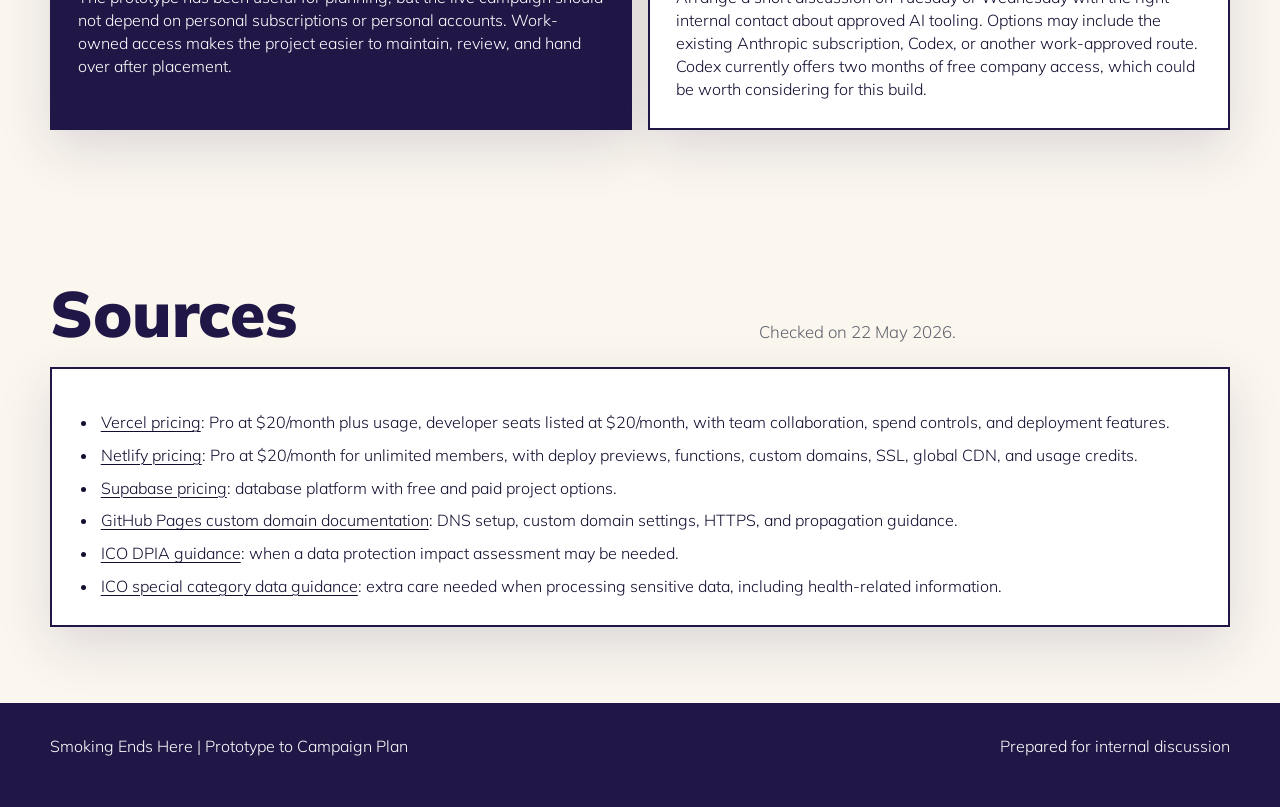
==== commit 34f45c9a: "Improve production plan hero layout" ====
--- a/Smoking_Ends_Here_Production_Plan.html
+++ b/Smoking_Ends_Here_Production_Plan.html
@@ -111,7 +111,7 @@
 
       .hero {
         display: grid;
-        grid-template-columns: minmax(0, 1.18fr) minmax(300px, 0.82fr);
+        grid-template-columns: minmax(760px, 1fr) minmax(300px, 420px);
         gap: clamp(1.5rem, 4vw, 4rem);
         align-items: end;
         min-height: 74vh;
@@ -129,8 +129,8 @@
       }
 
       h1 {
-        max-width: 870px;
-        font-size: clamp(3.4rem, 8.6vw, 7.9rem);
+        max-width: 1120px;
+        font-size: clamp(3.2rem, 6.3vw, 6.9rem);
       }
 
       h2 {
@@ -153,6 +153,8 @@
       }
 
       .hero-card {
+        justify-self: end;
+        width: min(100%, 460px);
         padding: 1.2rem;
         color: var(--white);
         background: var(--red);
@@ -411,6 +413,16 @@
         display: flex;
         justify-content: space-between;
         gap: 1rem;
+      }
+
+      @media (max-width: 1100px) {
+        .hero {
+          grid-template-columns: 1fr;
+        }
+
+        .hero-card {
+          justify-self: start;
+        }
       }
 
       @media (max-width: 920px) {
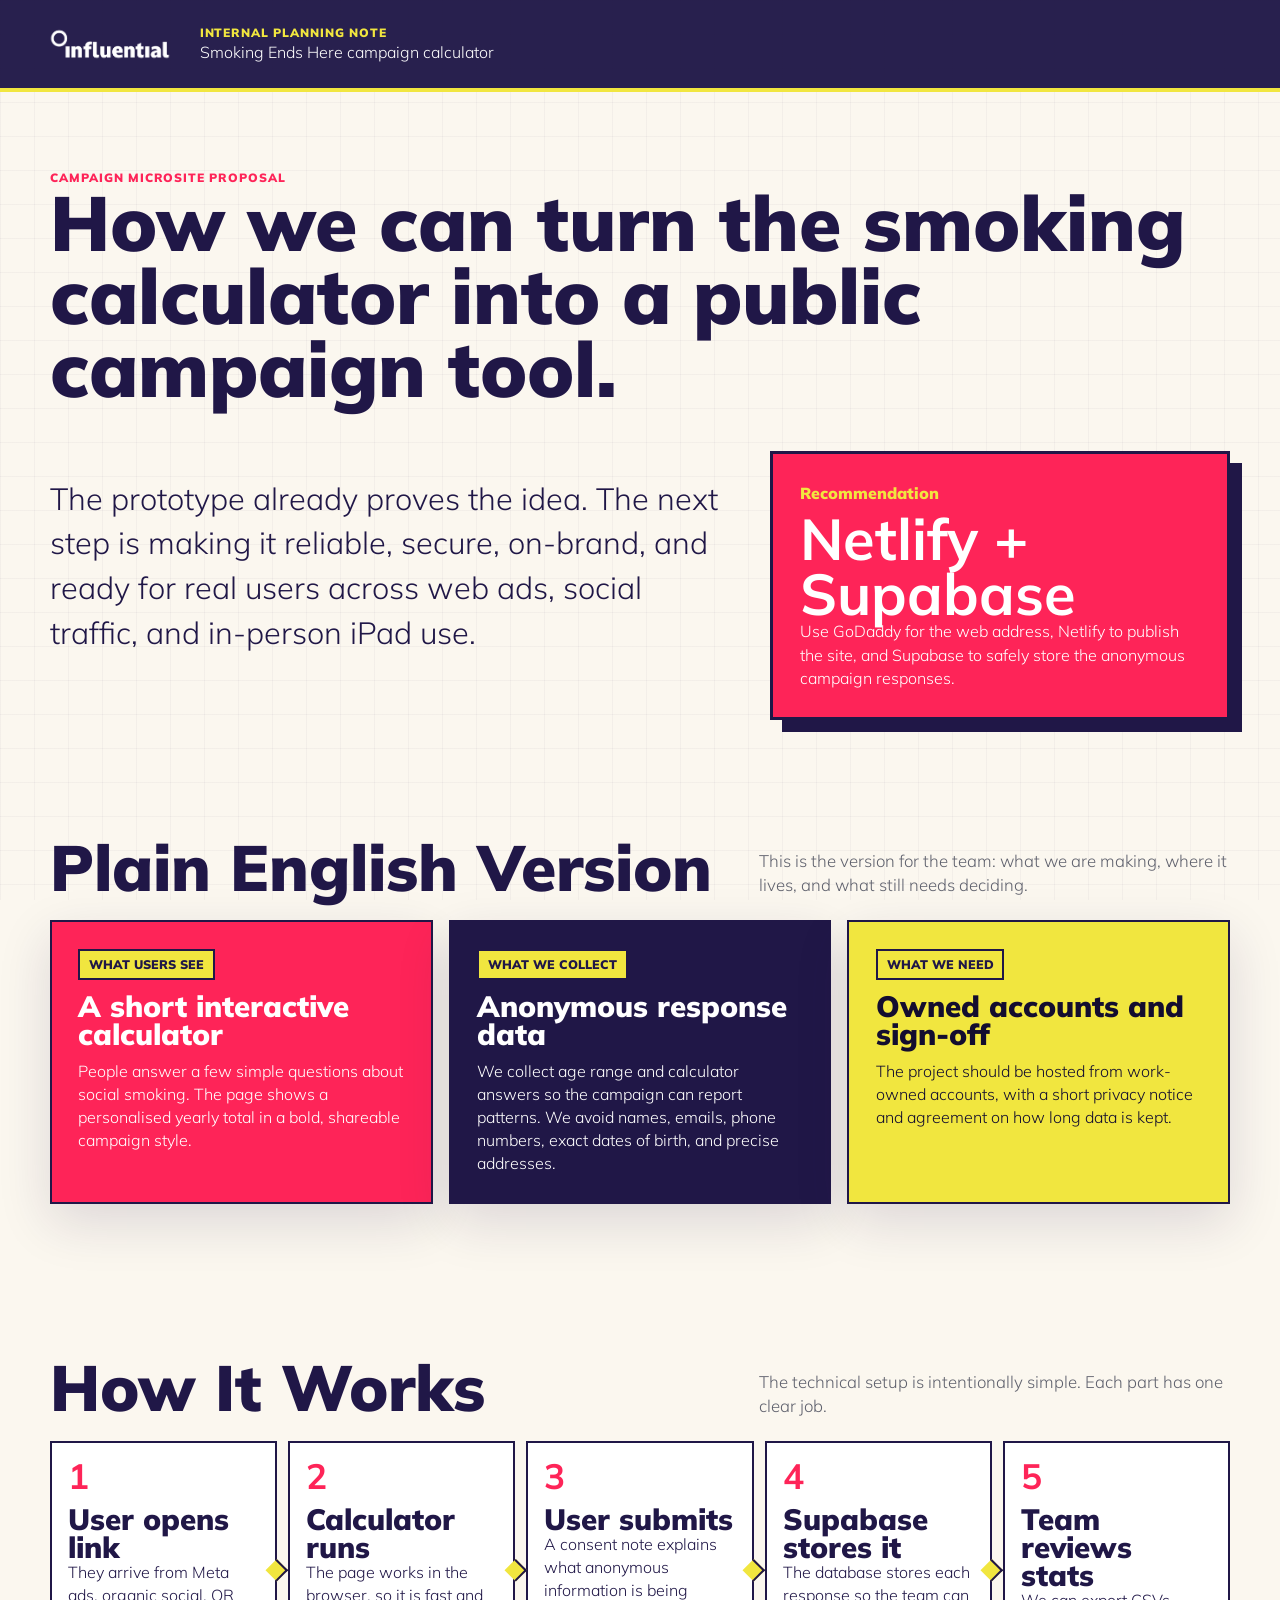
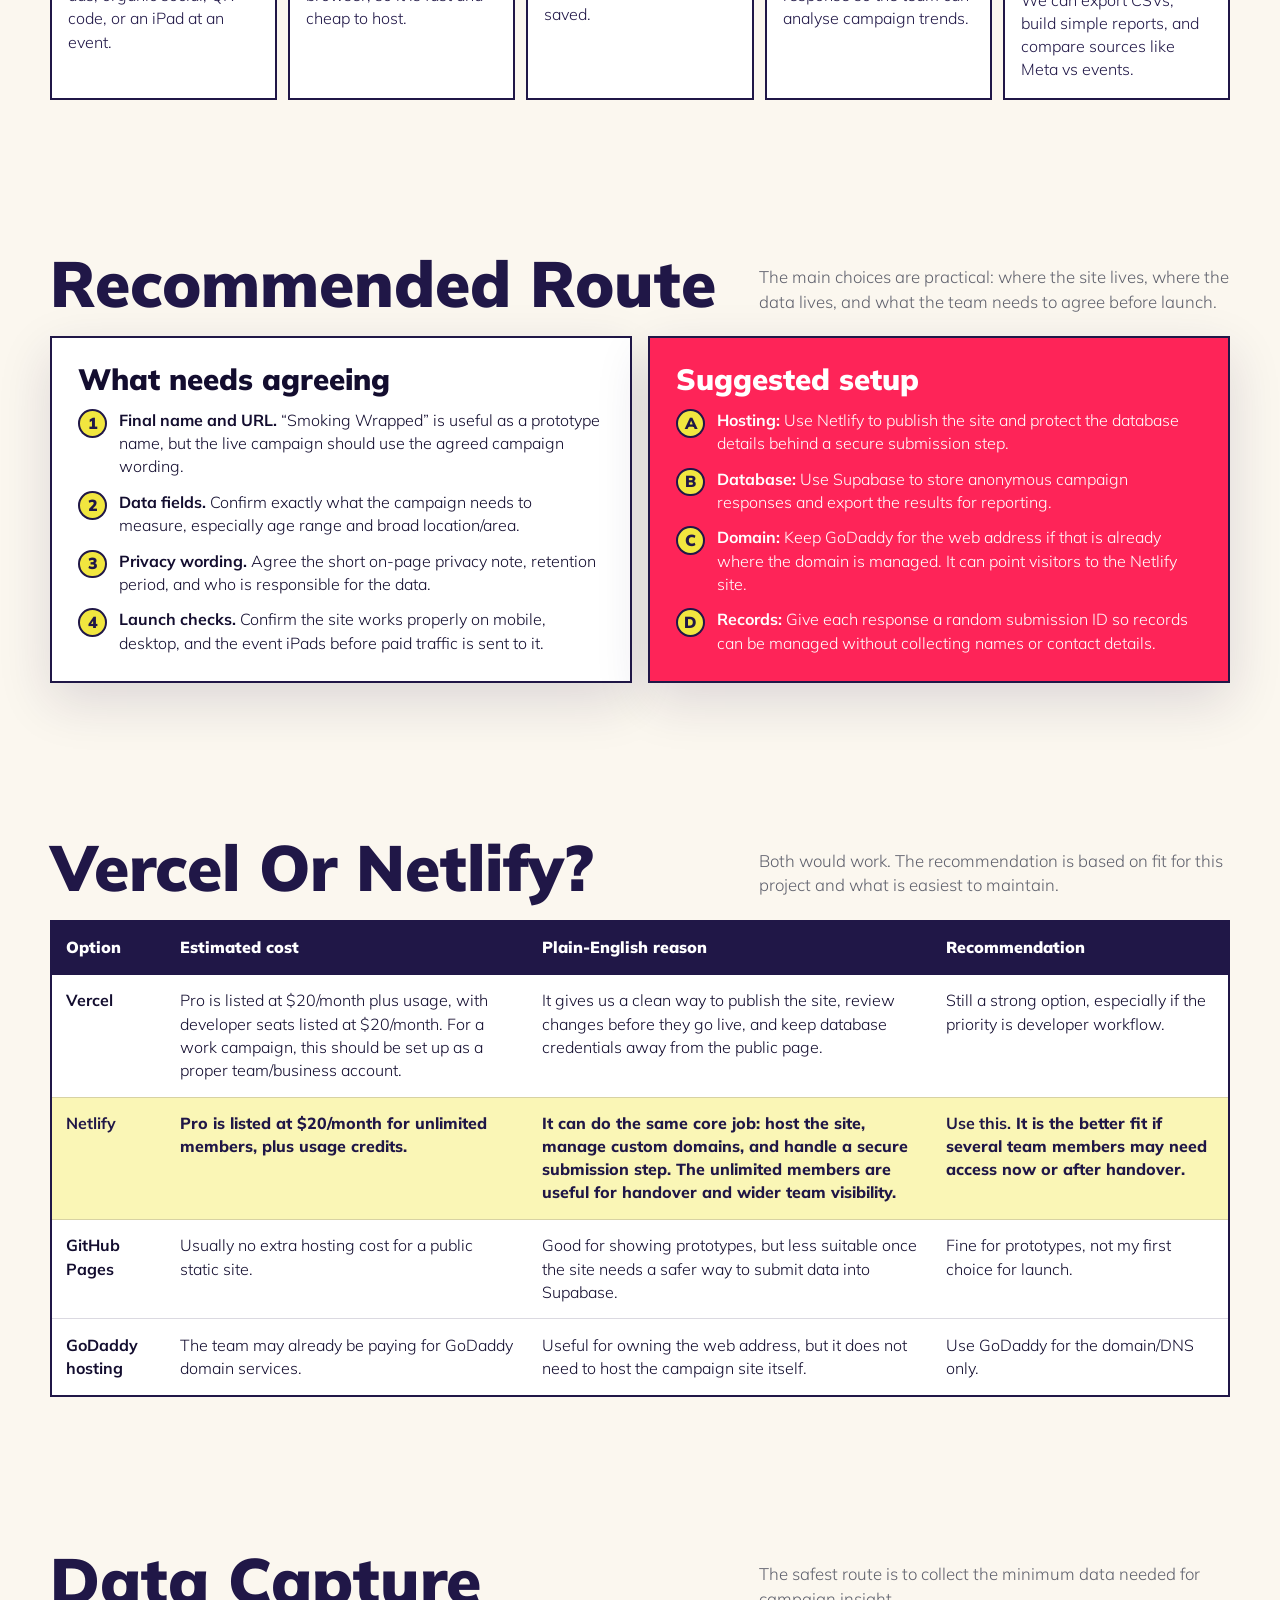
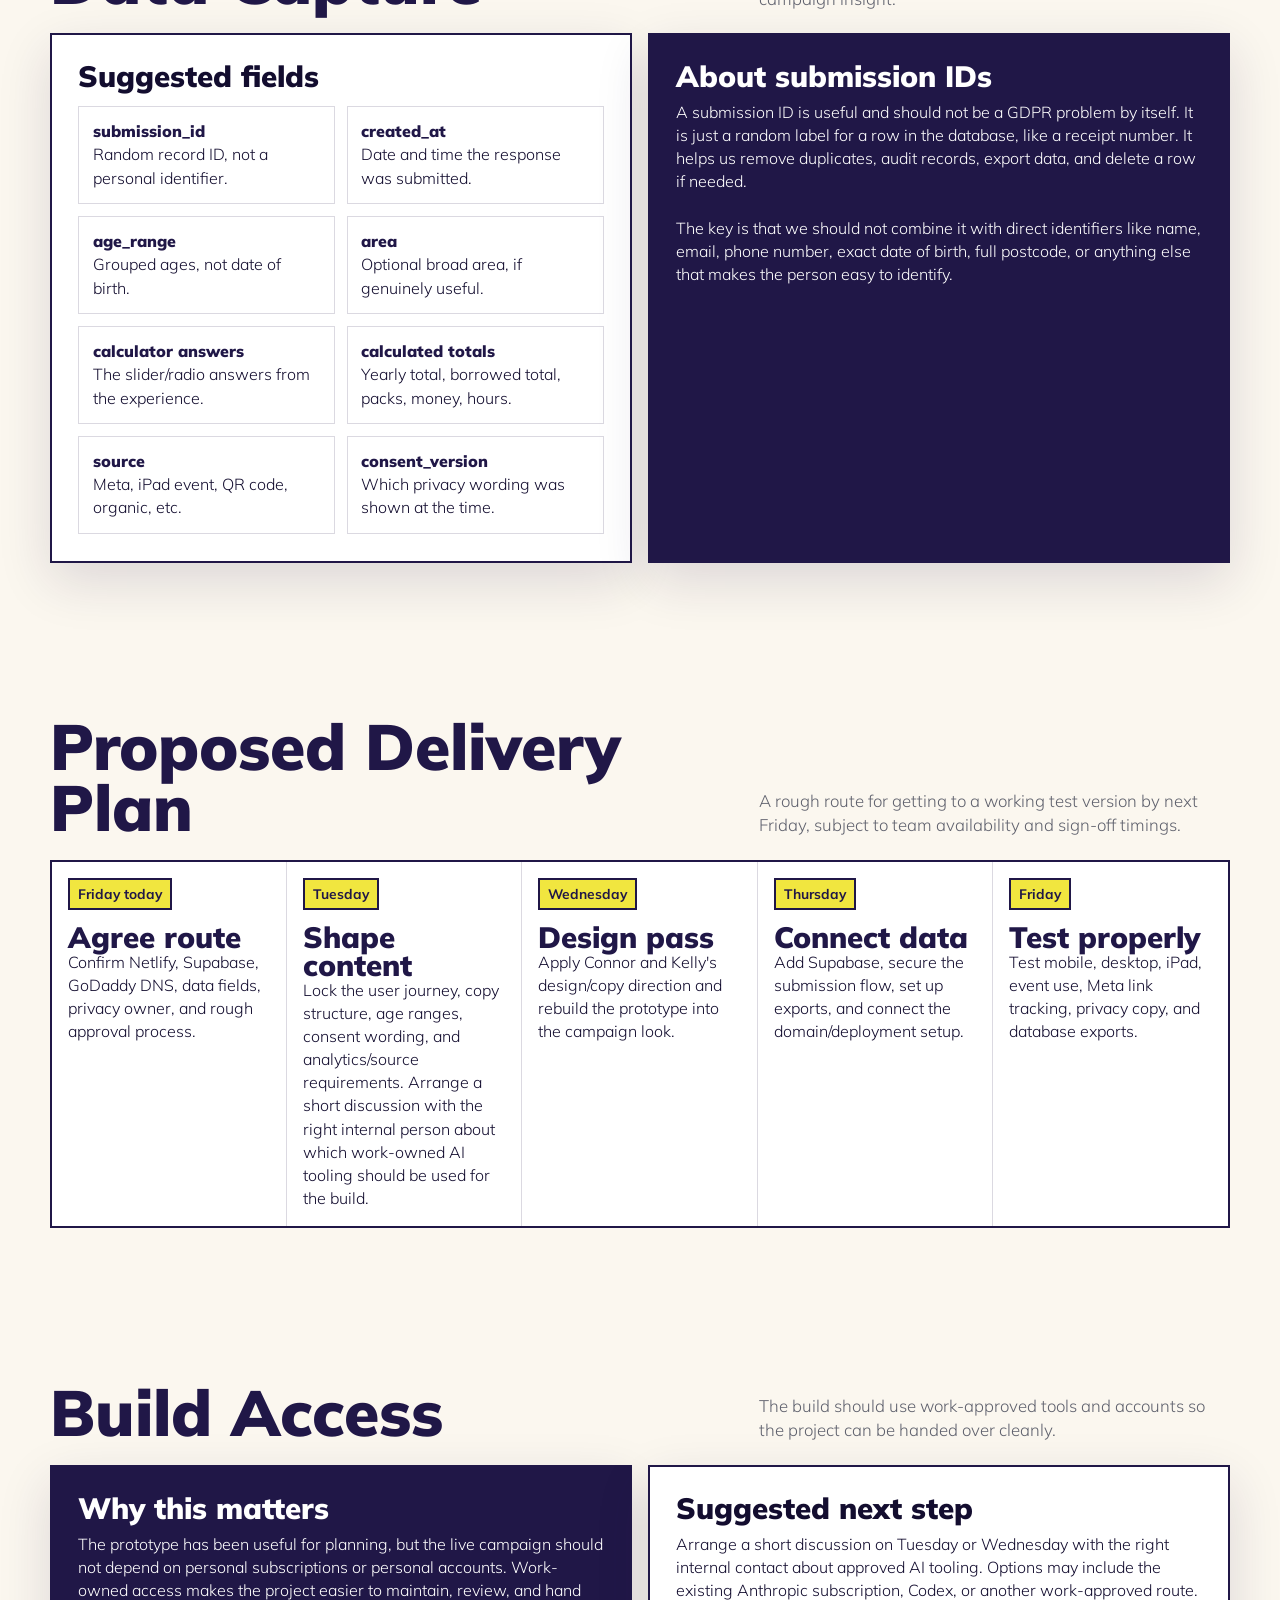
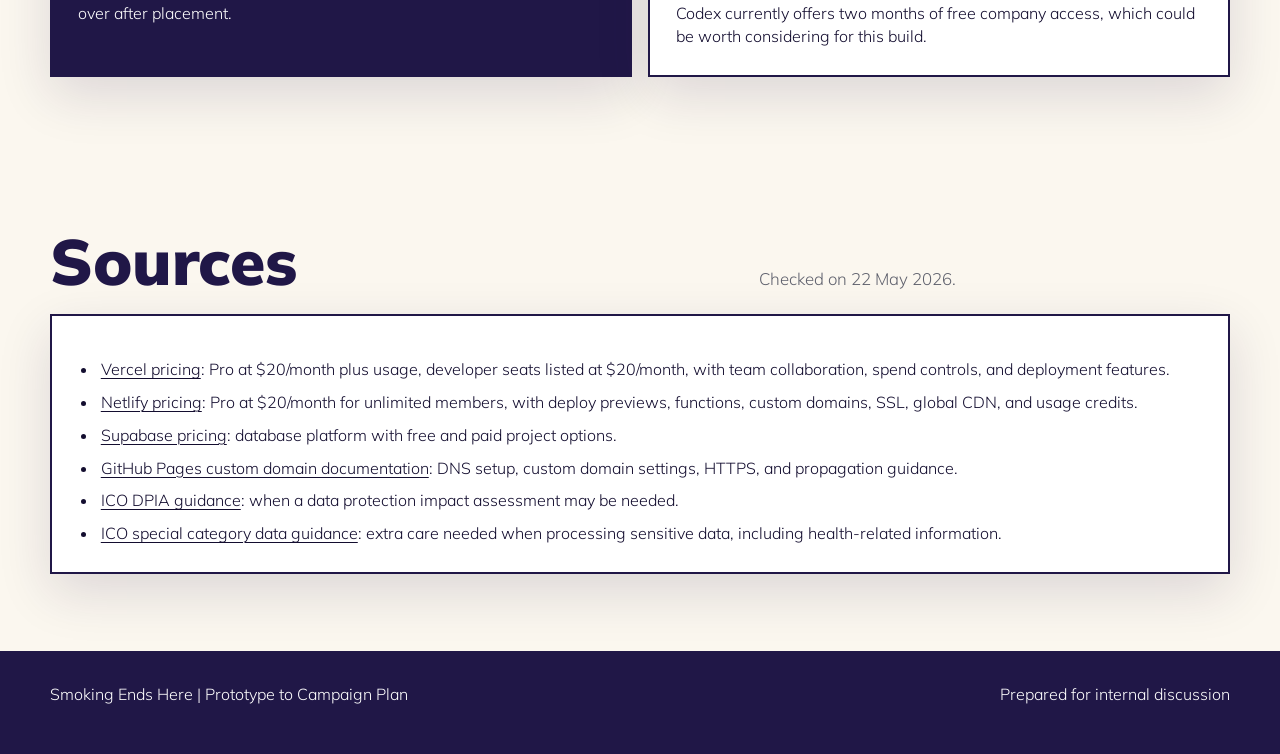
==== commit eb0a418b: "Refine production plan hero composition" ====
--- a/Smoking_Ends_Here_Production_Plan.html
+++ b/Smoking_Ends_Here_Production_Plan.html
@@ -111,11 +111,19 @@
 
       .hero {
         display: grid;
-        grid-template-columns: minmax(760px, 1fr) minmax(300px, 420px);
-        gap: clamp(1.5rem, 4vw, 4rem);
-        align-items: end;
+        grid-template-columns: minmax(0, 1fr) minmax(360px, 460px);
+        gap: clamp(1.5rem, 3.6vw, 3.4rem);
+        align-items: start;
         min-height: 74vh;
         padding: clamp(2.5rem, 6vw, 5.6rem) 0 2.5rem;
+      }
+
+      .hero-title {
+        grid-column: 1 / -1;
+      }
+
+      .hero-lower {
+        max-width: 740px;
       }
 
       h1,
@@ -129,8 +137,8 @@
       }
 
       h1 {
-        max-width: 1120px;
-        font-size: clamp(3.2rem, 6.3vw, 6.9rem);
+        max-width: 100%;
+        font-size: clamp(3.2rem, 6vw, 6.55rem);
       }
 
       h2 {
@@ -154,8 +162,8 @@
 
       .hero-card {
         justify-self: end;
-        width: min(100%, 460px);
-        padding: 1.2rem;
+        width: min(100%, 520px);
+        padding: clamp(1.2rem, 2.4vw, 1.7rem);
         color: var(--white);
         background: var(--red);
         border: 3px solid var(--navy);
@@ -165,7 +173,7 @@
       .hero-card strong {
         display: block;
         margin-top: 0.4rem;
-        font-size: clamp(2.8rem, 6vw, 5rem);
+        font-size: clamp(2.8rem, 4.5vw, 4.8rem);
         line-height: 0.95;
       }
 
@@ -533,9 +541,11 @@
 
     <main>
       <section class="hero wrap">
-        <div>
+        <div class="hero-title">
           <p class="eyebrow hero-eyebrow">Campaign microsite proposal</p>
           <h1>How we can turn the smoking calculator into a public campaign tool.</h1>
+        </div>
+        <div class="hero-lower">
           <p class="lede">
             The prototype already proves the idea. The next step is making it reliable, secure, on-brand, and ready for real users across web ads, social traffic, and in-person iPad use.
           </p>
